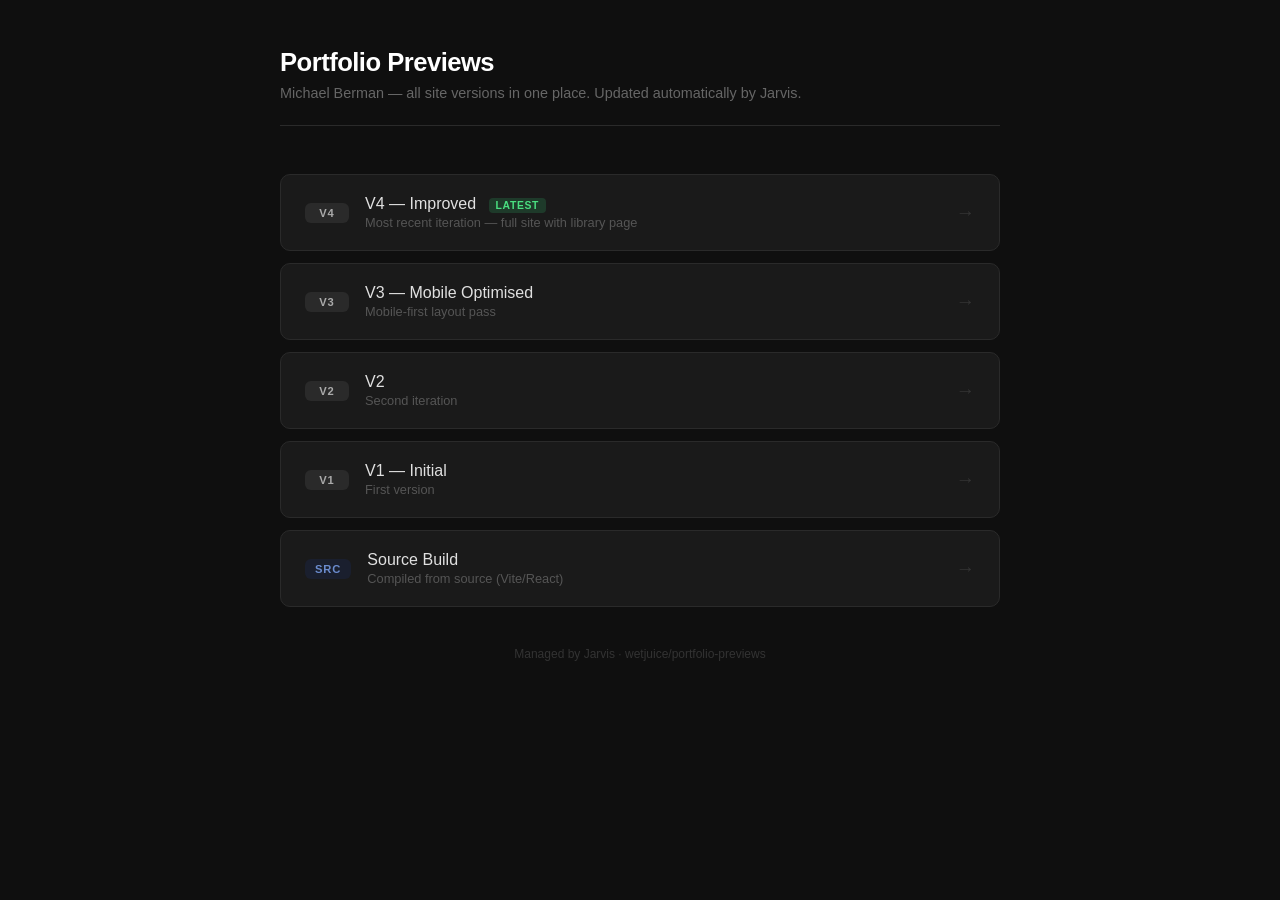
==== index.html @ b8f618eb "Initial deploy: v1, v2, v3-mobile, v4-improved, source" ====
<!DOCTYPE html>
<html lang="en">
<head>
  <meta charset="UTF-8">
  <meta name="viewport" content="width=device-width, initial-scale=1.0">
  <title>MBerman Portfolio — Version Previews</title>
  <style>
    * { box-sizing: border-box; margin: 0; padding: 0; }
    body {
      font-family: -apple-system, BlinkMacSystemFont, 'Segoe UI', Roboto, sans-serif;
      background: #0f0f0f;
      color: #e0e0e0;
      min-height: 100vh;
      padding: 48px 24px;
    }
    .header {
      max-width: 720px;
      margin: 0 auto 48px;
      border-bottom: 1px solid #2a2a2a;
      padding-bottom: 24px;
    }
    .header h1 {
      font-size: 1.6rem;
      font-weight: 600;
      letter-spacing: -0.02em;
      color: #fff;
    }
    .header p {
      margin-top: 8px;
      color: #666;
      font-size: 0.9rem;
    }
    .grid {
      max-width: 720px;
      margin: 0 auto;
      display: grid;
      gap: 12px;
    }
    .card {
      display: flex;
      align-items: center;
      justify-content: space-between;
      background: #1a1a1a;
      border: 1px solid #2a2a2a;
      border-radius: 10px;
      padding: 20px 24px;
      text-decoration: none;
      transition: border-color 0.15s, background 0.15s;
    }
    .card:hover {
      border-color: #444;
      background: #202020;
    }
    .card-left { display: flex; align-items: center; gap: 16px; }
    .badge {
      background: #2a2a2a;
      color: #aaa;
      font-size: 0.7rem;
      font-weight: 700;
      letter-spacing: 0.08em;
      text-transform: uppercase;
      padding: 4px 10px;
      border-radius: 6px;
      min-width: 44px;
      text-align: center;
    }
    .card-title { font-size: 1rem; font-weight: 500; color: #e0e0e0; }
    .card-desc { font-size: 0.8rem; color: #555; margin-top: 2px; }
    .arrow { color: #333; font-size: 1.2rem; }
    .card:hover .arrow { color: #666; }
    .tag {
      display: inline-block;
      background: #1e3a2a;
      color: #4ade80;
      font-size: 0.65rem;
      font-weight: 600;
      letter-spacing: 0.06em;
      text-transform: uppercase;
      padding: 2px 7px;
      border-radius: 4px;
      margin-left: 8px;
    }
    .footer {
      max-width: 720px;
      margin: 40px auto 0;
      color: #333;
      font-size: 0.75rem;
      text-align: center;
    }
  </style>
</head>
<body>
  <div class="header">
    <h1>Portfolio Previews</h1>
    <p>Michael Berman — all site versions in one place. Updated automatically by Jarvis.</p>
  </div>

  <div class="grid">
    <a class="card" href="./v4-improved/">
      <div class="card-left">
        <span class="badge">V4</span>
        <div>
          <div class="card-title">V4 — Improved <span class="tag">Latest</span></div>
          <div class="card-desc">Most recent iteration — full site with library page</div>
        </div>
      </div>
      <span class="arrow">→</span>
    </a>

    <a class="card" href="./v3-mobile/">
      <div class="card-left">
        <span class="badge">V3</span>
        <div>
          <div class="card-title">V3 — Mobile Optimised</div>
          <div class="card-desc">Mobile-first layout pass</div>
        </div>
      </div>
      <span class="arrow">→</span>
    </a>

    <a class="card" href="./v2/">
      <div class="card-left">
        <span class="badge">V2</span>
        <div>
          <div class="card-title">V2</div>
          <div class="card-desc">Second iteration</div>
        </div>
      </div>
      <span class="arrow">→</span>
    </a>

    <a class="card" href="./v1/">
      <div class="card-left">
        <span class="badge">V1</span>
        <div>
          <div class="card-title">V1 — Initial</div>
          <div class="card-desc">First version</div>
        </div>
      </div>
      <span class="arrow">→</span>
    </a>

    <a class="card" href="./source/">
      <div class="card-left">
        <span class="badge" style="background:#1a1f2e;color:#6b8cce;">SRC</span>
        <div>
          <div class="card-title">Source Build</div>
          <div class="card-desc">Compiled from source (Vite/React)</div>
        </div>
      </div>
      <span class="arrow">→</span>
    </a>
  </div>

  <div class="footer">
    Managed by Jarvis · wetjuice/portfolio-previews
  </div>
</body>
</html>
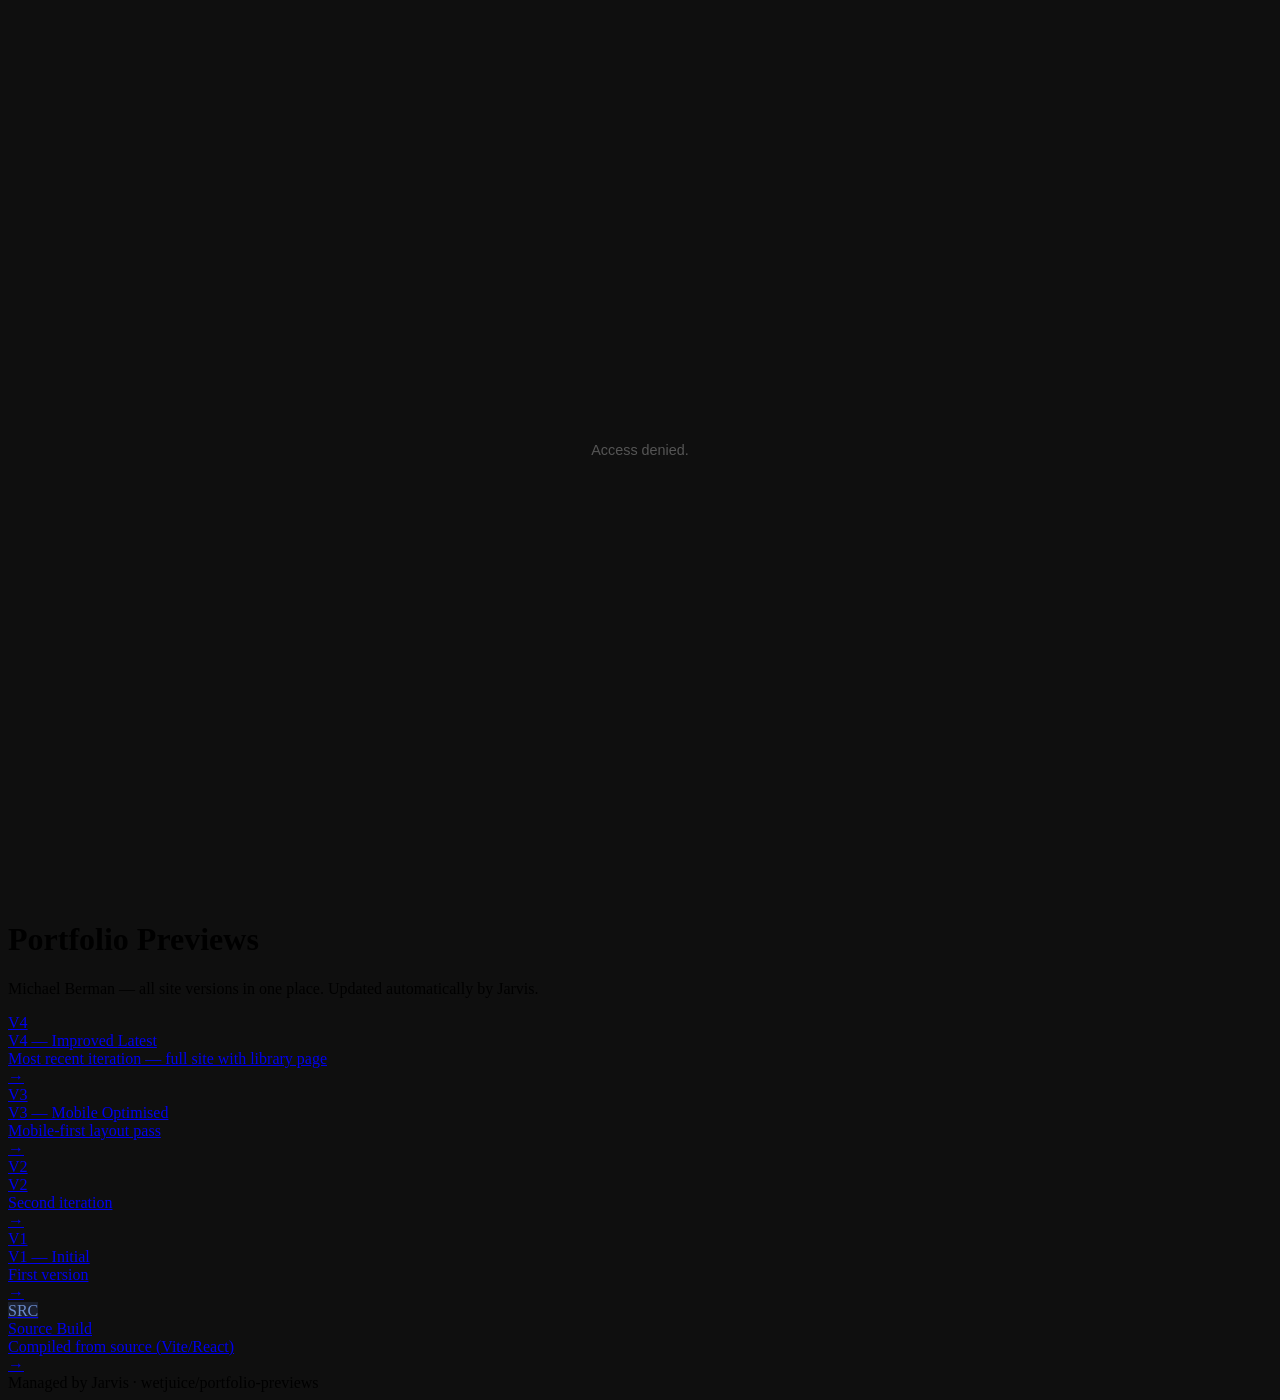
==== commit 911a92b9: "Add password gate to index" ====
--- a/index.html
+++ b/index.html
@@ -4,6 +4,20 @@
   <meta charset="UTF-8">
   <meta name="viewport" content="width=device-width, initial-scale=1.0">
   <title>MBerman Portfolio — Version Previews</title>
+  <script>
+    (function() {
+      const KEY = 'portfolio_auth';
+      const PASS = 'berman2026';
+      if (sessionStorage.getItem(KEY) !== '1') {
+        const input = prompt('Password required:');
+        if (input !== PASS) {
+          document.documentElement.innerHTML = '<body style="background:#0f0f0f;color:#555;font-family:sans-serif;display:flex;align-items:center;justify-content:center;height:100vh;margin:0;font-size:0.9rem;">Access denied.</body>';
+          throw new Error('Auth failed');
+        }
+        sessionStorage.setItem(KEY, '1');
+      }
+    })();
+  </script>
   <style>
     * { box-sizing: border-box; margin: 0; padding: 0; }
     body {
